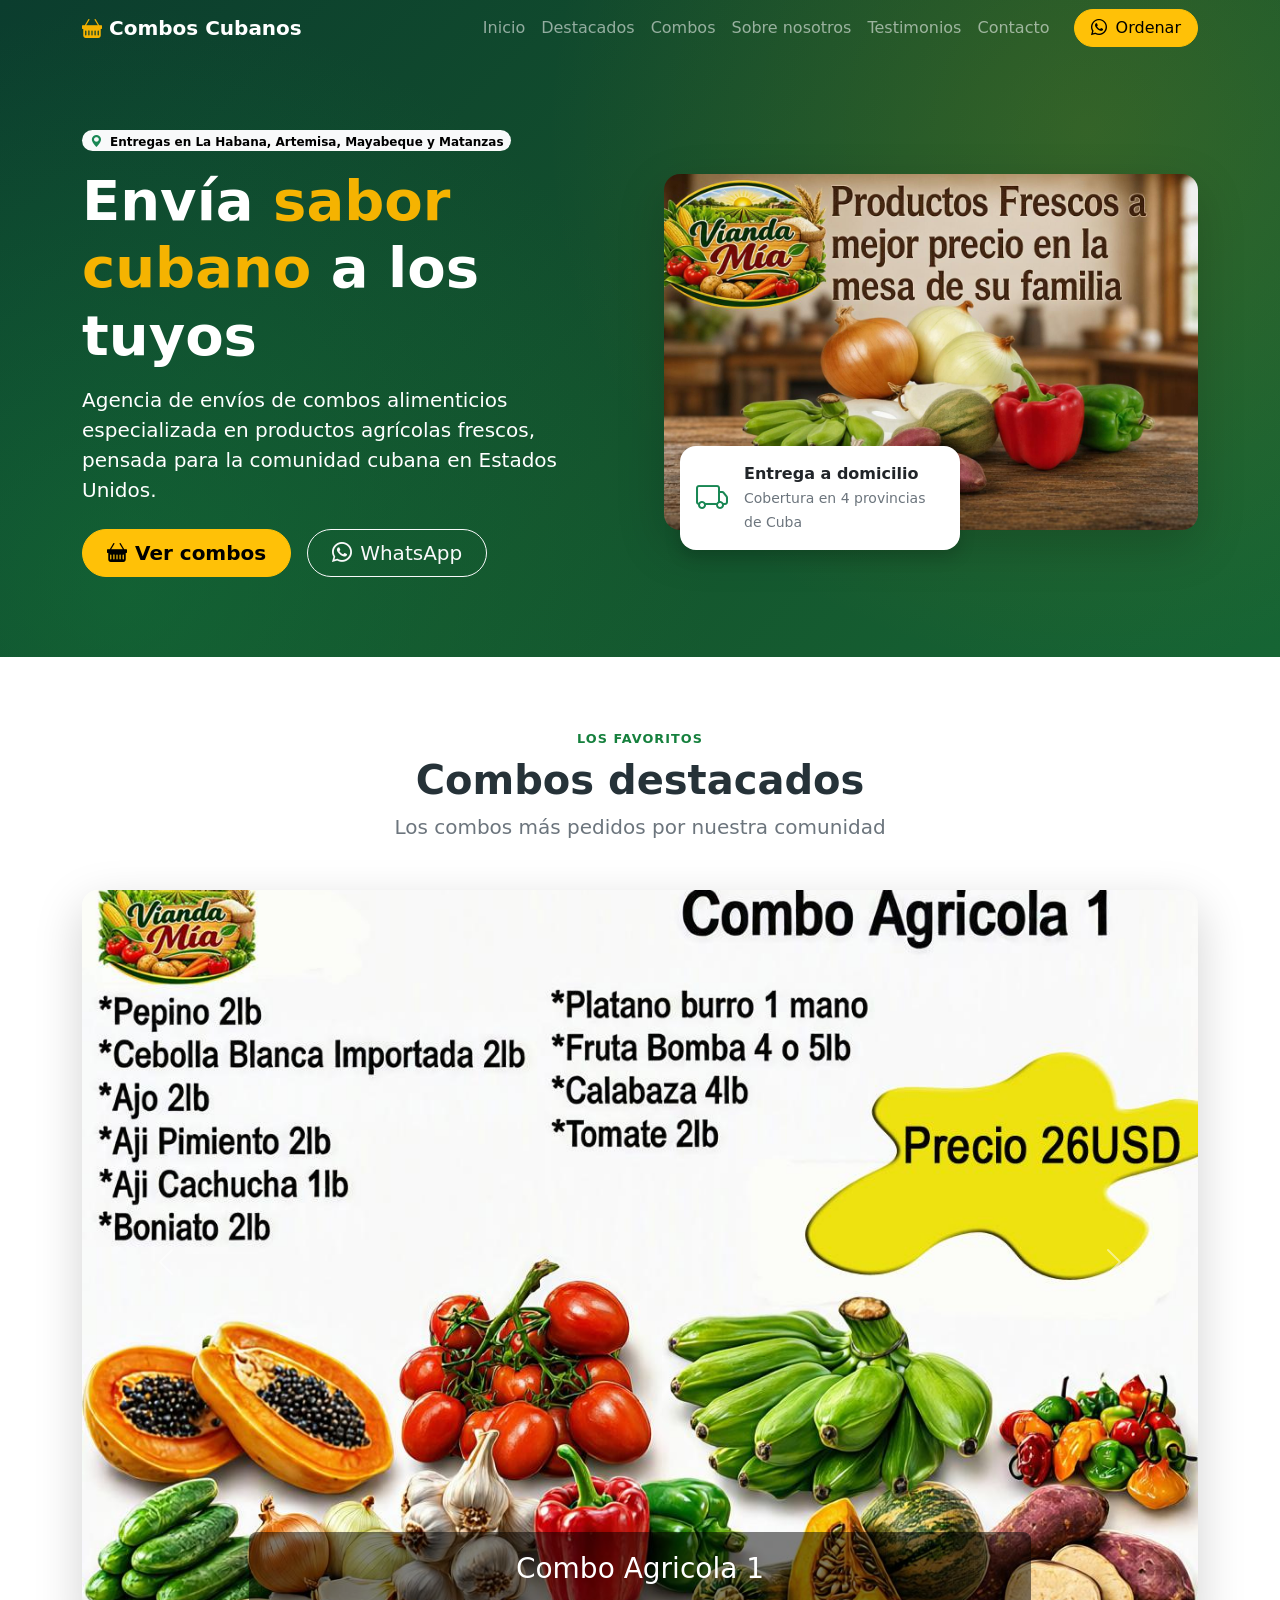
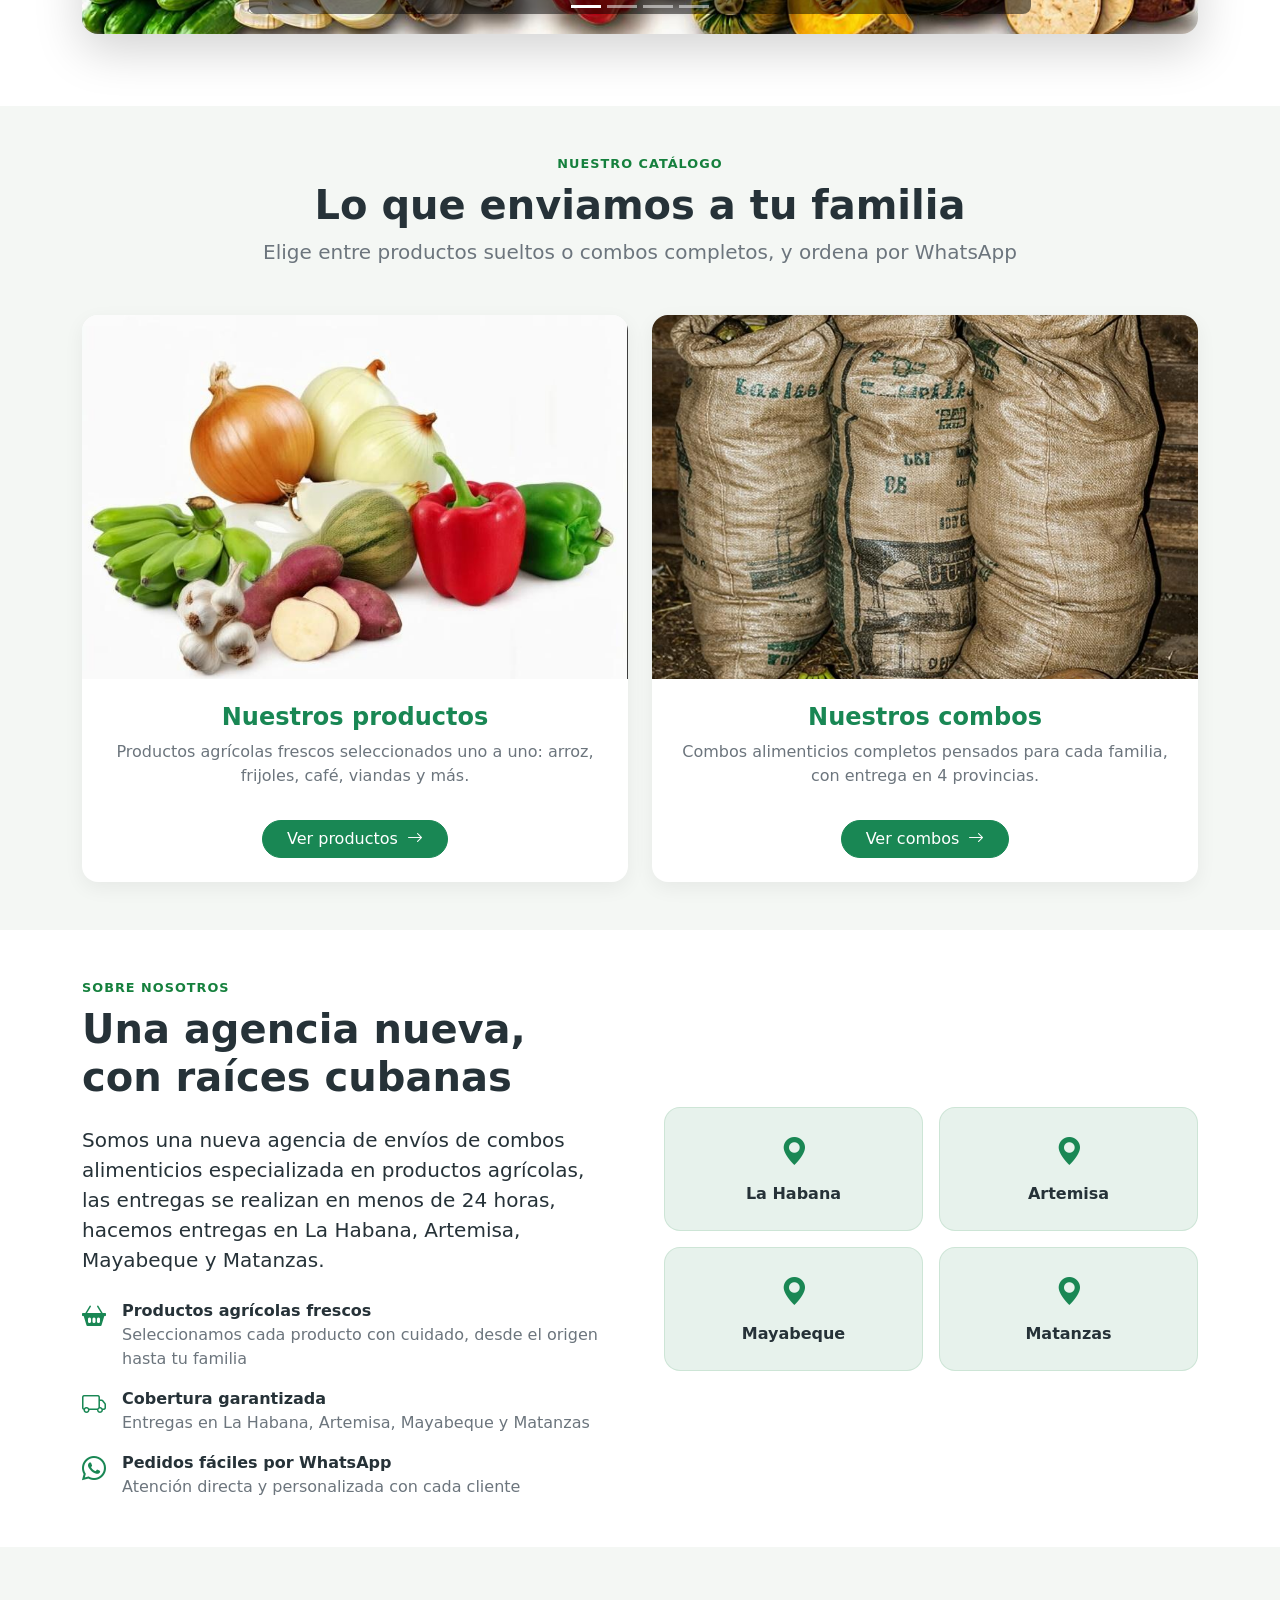
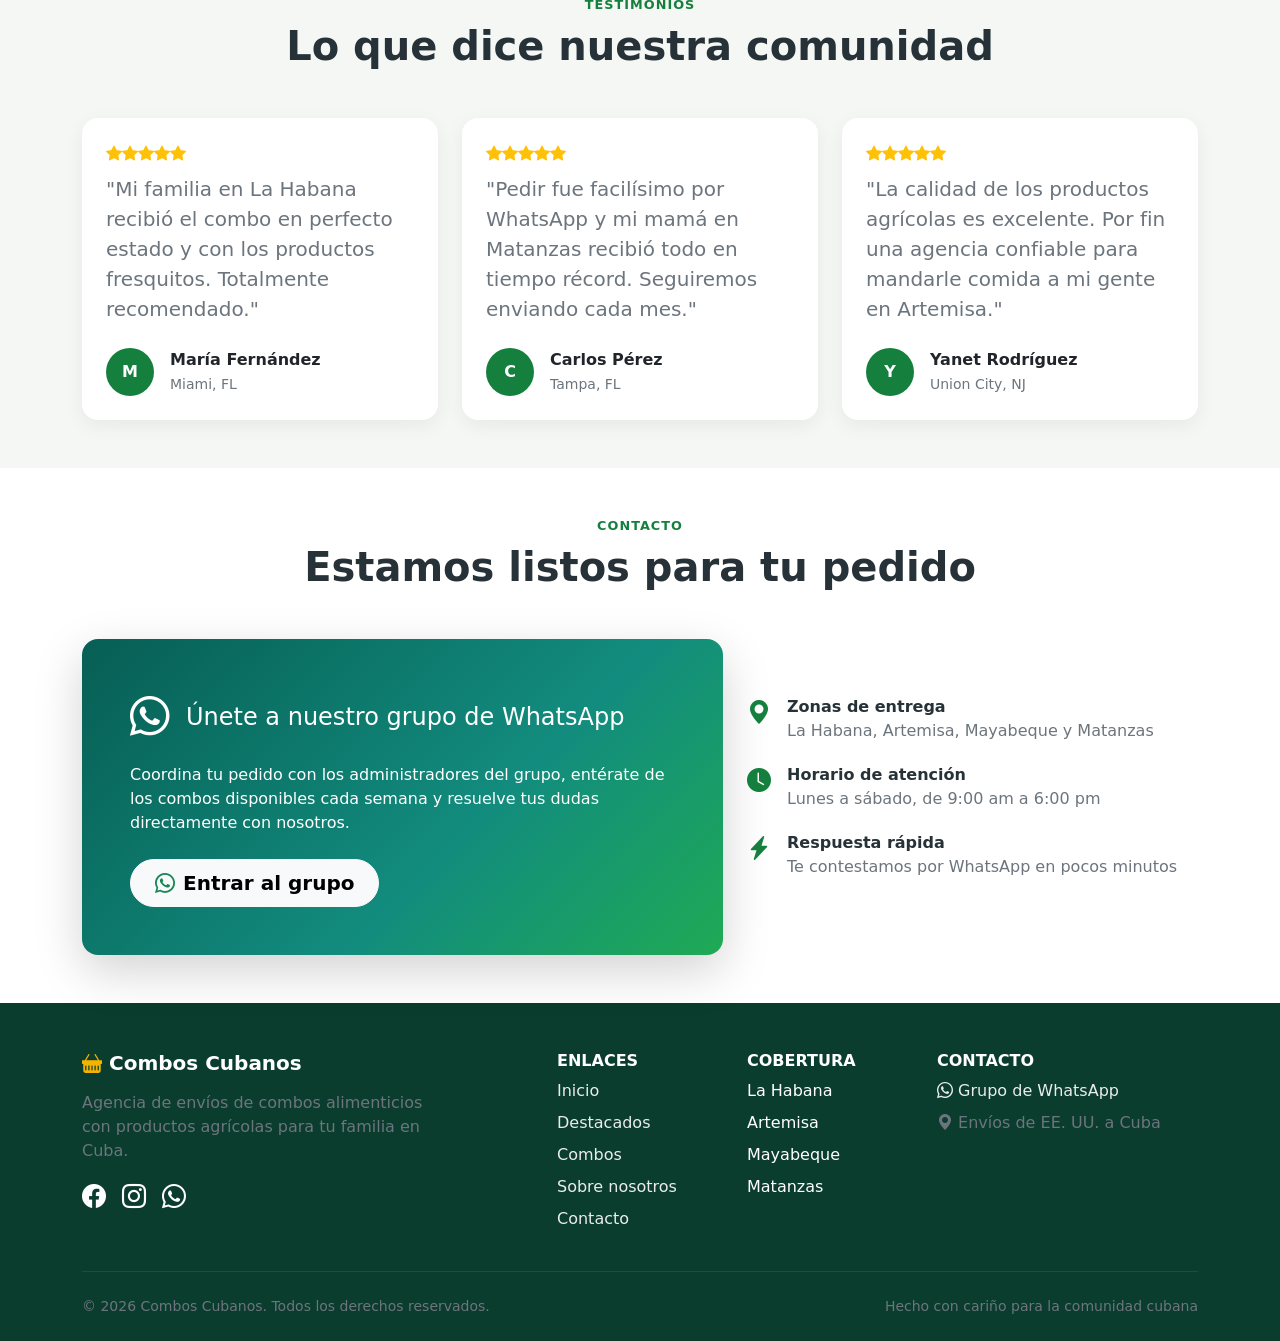
==== index.html @ f27b458d "commit inicial" ====
<!DOCTYPE html>
<html lang="es">
<head>
  <meta charset="UTF-8">
  <meta name="viewport" content="width=device-width, initial-scale=1">
  <meta name="description" content="Agencia de envíos de combos alimenticios con productos agrícolas frescos para Cuba. Entregas en La Habana, Artemisa, Mayabeque y Matanzas.">
  <title>Combos Cubanos | Envíos de combos alimenticios a Cuba</title>
  <link rel="icon" href="img/logo/favicon.ico">
  <link rel="apple-touch-icon" href="img/logo/apple-touch-icon.png">
  <link rel="canonical" href="https://usuario.github.io/comboscubanos/">
  <link rel="stylesheet" href="vendor/bootstrap/css/bootstrap.min.css">
  <link rel="stylesheet" href="vendor/bootstrap-icons/font/bootstrap-icons.min.css">
  <link rel="stylesheet" href="css/styles.css">
</head>
<body>

  <header>
    <nav class="navbar navbar-expand-lg navbar-dark cc-navbar fixed-top" id="menuPrincipalNav">
      <div class="container">
        <a class="navbar-brand fw-bold" href="#inicio">
          <i class="bi bi-basket-fill cc-brand-icon"></i> Combos Cubanos
        </a>
        <button class="navbar-toggler" type="button" data-bs-toggle="collapse" data-bs-target="#menuPrincipal" aria-controls="menuPrincipal" aria-expanded="false" aria-label="Abrir menú">
          <span class="navbar-toggler-icon"></span>
        </button>
        <div class="collapse navbar-collapse" id="menuPrincipal">
          <ul class="navbar-nav ms-auto mb-2 mb-lg-0">
            <li class="nav-item"><a class="nav-link" href="#inicio">Inicio</a></li>
            <li class="nav-item"><a class="nav-link" href="#destacados">Destacados</a></li>
            <li class="nav-item"><a class="nav-link" href="#combos">Combos</a></li>
            <li class="nav-item"><a class="nav-link" href="#nosotros">Sobre nosotros</a></li>
            <li class="nav-item"><a class="nav-link" href="#testimonios">Testimonios</a></li>
            <li class="nav-item"><a class="nav-link" href="#contacto">Contacto</a></li>
          </ul>
          <a href="https://chat.whatsapp.com/GHM9H9OSM0nDAymqvntUZW?s=cl&p=a&iam=2" class="btn btn-warning rounded-pill px-3 ms-lg-3 mt-2 mt-lg-0" target="_blank" rel="noopener">
            <i class="bi bi-whatsapp me-1"></i> Ordenar
          </a>
        </div>
      </div>
    </nav>
  </header>

  <main>
    <section id="inicio" class="cc-hero text-white">
      <div class="container">
        <div class="row align-items-center g-5">
          <div class="col-12 col-lg-6">
            <span class="badge rounded-pill text-bg-light cc-hero-badge mb-3">
              <i class="bi bi-geo-alt-fill text-success me-1"></i> Entregas en La Habana, Artemisa, Mayabeque y Matanzas
            </span>
            <h1 class="display-4 fw-bold mb-3">Envía <span class="cc-acento">sabor cubano</span> a los tuyos</h1>
            <p class="lead mb-4">Agencia de envíos de combos alimenticios especializada en productos agrícolas frescos, pensada para la comunidad cubana en Estados Unidos.</p>
            <div class="d-flex flex-wrap gap-3">
              <a href="#combos" class="btn btn-warning btn-lg rounded-pill px-4 fw-semibold">
                <i class="bi bi-basket-fill me-2"></i>Ver combos
              </a>
              <a href="https://chat.whatsapp.com/GHM9H9OSM0nDAymqvntUZW?s=cl&p=a&iam=2" class="btn btn-outline-light btn-lg rounded-pill px-4" target="_blank" rel="noopener">
                <i class="bi bi-whatsapp me-2"></i>WhatsApp
              </a>
            </div>
          </div>
          <div class="col-12 col-lg-6">
            <div class="cc-hero-imagen position-relative">
              <img src="img/hero/combo-4.jpg" class="img-fluid rounded-4 shadow-lg" alt="Combo de alimentos cubanos con productos agrícolas frescos">
              <div class="cc-tarjeta-flotante card border-0 shadow rounded-4">
                <div class="card-body d-flex align-items-center gap-3">
                  <i class="bi bi-truck fs-2 text-success"></i>
                  <div>
                    <strong class="d-block">Entrega a domicilio</strong>
                    <small class="text-secondary">Cobertura en 4 provincias de Cuba</small>
                  </div>
                </div>
              </div>
            </div>
          </div>
        </div>
      </div>
    </section>

    <section id="destacados" class="py-5">
      <div class="container py-lg-4">
        <div class="text-center mb-5">
          <span class="cc-etiqueta">Los favoritos</span>
          <h2 class="display-6 fw-bold">Combos destacados</h2>
          <p class="lead text-secondary mb-0">Los combos más pedidos por nuestra comunidad</p>
        </div>
        <div id="carouselDestacados" class="carousel slide carousel-fade cc-carrusel overflow-hidden shadow-lg" data-bs-ride="carousel">
          <div class="carousel-indicators">
            <button type="button" data-bs-target="#carouselDestacados" data-bs-slide-to="0" class="active" aria-current="true" aria-label="Combo Criollo"></button>
            <button type="button" data-bs-target="#carouselDestacados" data-bs-slide-to="1" aria-label="Combo Familiar"></button>
            <button type="button" data-bs-target="#carouselDestacados" data-bs-slide-to="2" aria-label="Combo Lechón Asado"></button>
            <button type="button" data-bs-target="#carouselDestacados" data-bs-slide-to="3" aria-label="Combo Desayuno Cubano"></button>
          </div>
          <div class="carousel-inner">
            <div class="carousel-item active" data-bs-interval="5000">
              <img src="img/combos/combo-1-agro.jpg" class="d-block w-100" alt="Combo Criollo: ropa vieja, arroz blanco, frijoles negros y plátano maduro">
              <div class="carousel-caption d-none d-md-block">
                <h3>Combo Agricola 1</h3>
                
              </div>
            </div>
            <div class="carousel-item" data-bs-interval="5000">
              <img src="img/combos/combo-2-agro.jpg" class="d-block w-100" alt="Combo Familiar: picadillo a la habanera, congrí, yuca con mojo y ensalada">
              <div class="carousel-caption d-none d-md-block">
                <h3>Combo Agricola 2</h3>
                
              </div>
            </div>
            <div class="carousel-item" data-bs-interval="5000">
              <img src="img/combos/combo-3-agro.jpg" class="d-block w-100" alt="Combo Lechón Asado: lechón asado, arroz moros, tostones y ensalada criolla">
              <div class="carousel-caption d-none d-md-block">
                <h3>Combo Agricola 3</h3>
               
              </div>
            </div>
           
          </div>
          <button class="carousel-control-prev" type="button" data-bs-target="#carouselDestacados" data-bs-slide="prev">
            <span class="carousel-control-prev-icon" aria-hidden="true"></span>
            <span class="visually-hidden">Anterior</span>
          </button>
          <button class="carousel-control-next" type="button" data-bs-target="#carouselDestacados" data-bs-slide="next">
            <span class="carousel-control-next-icon" aria-hidden="true"></span>
            <span class="visually-hidden">Siguiente</span>
          </button>
        </div>
      </div>
    </section>

    <section id="combos" class="py-5 cc-fondo-suave">
      <div class="container">
        <div class="text-center mb-5">
          <span class="cc-etiqueta">Nuestro catálogo</span>
          <h2 class="display-6 fw-bold">Lo que enviamos a tu familia</h2>
          <p class="lead text-secondary mb-0">Elige entre productos sueltos o combos completos, y ordena por WhatsApp</p>
        </div>
        <div class="row g-4 justify-content-center">
          <div class="col-12 col-md-6">
            <a href="productos.html" class="card cc-card h-100 text-decoration-none reveal">
              <img src="img/combos/productos.jpg" class="card-img-top" alt="Productos agrícolas frescos para enviar a Cuba" loading="lazy">
              <div class="card-body text-center p-4">
                <h3 class="h4 fw-bold text-success">Nuestros productos</h3>
                <p class="text-secondary mb-0">Productos agrícolas frescos seleccionados uno a uno: arroz, frijoles, café, viandas y más.</p>
              </div>
              <div class="card-footer bg-transparent border-0 text-center pb-4">
                <span class="btn btn-success rounded-pill px-4">Ver productos <i class="bi bi-arrow-right ms-1"></i></span>
              </div>
            </a>
          </div>
          <div class="col-12 col-md-6">
            <a href="combos.html" class="card cc-card h-100 text-decoration-none reveal">
              <img src="img/combos/combos.jpg" class="card-img-top" alt="Combos alimenticios cubanos completos para enviar a Cuba" loading="lazy">
              <div class="card-body text-center p-4">
                <h3 class="h4 fw-bold text-success">Nuestros combos</h3>
                <p class="text-secondary mb-0">Combos alimenticios completos pensados para cada familia, con entrega en 4 provincias.</p>
              </div>
              <div class="card-footer bg-transparent border-0 text-center pb-4">
                <span class="btn btn-success rounded-pill px-4">Ver combos <i class="bi bi-arrow-right ms-1"></i></span>
              </div>
            </a>
          </div>
        </div>
      </div>
    </section>

    <section id="nosotros" class="py-5">
      <div class="container">
        <div class="row g-5 align-items-center">
          <div class="col-12 col-lg-6 reveal">
            <span class="cc-etiqueta">Sobre nosotros</span>
            <h2 class="display-6 fw-bold mb-4">Una agencia nueva, con raíces cubanas</h2>
            <p class="lead mb-4">Somos una nueva agencia de envíos de combos alimenticios especializada en productos agrícolas, las entregas se realizan en menos de 24 horas, 
              hacemos entregas en La Habana, Artemisa, Mayabeque y Matanzas.</p>
            <ul class="list-unstyled mb-0">
              <li class="d-flex gap-3 mb-3">
                <i class="bi bi-basket2-fill fs-4 text-success"></i>
                <div>
                  <strong class="d-block">Productos agrícolas frescos</strong>
                  <span class="text-secondary">Seleccionamos cada producto con cuidado, desde el origen hasta tu familia</span>
                </div>
              </li>
              <li class="d-flex gap-3 mb-3">
                <i class="bi bi-truck fs-4 text-success"></i>
                <div>
                  <strong class="d-block">Cobertura garantizada</strong>
                  <span class="text-secondary">Entregas en La Habana, Artemisa, Mayabeque y Matanzas</span>
                </div>
              </li>
              <li class="d-flex gap-3">
                <i class="bi bi-whatsapp fs-4 text-success"></i>
                <div>
                  <strong class="d-block">Pedidos fáciles por WhatsApp</strong>
                  <span class="text-secondary">Atención directa y personalizada con cada cliente</span>
                </div>
              </li>
            </ul>
          </div>
          <div class="col-12 col-lg-6">
            <div class="row g-3">
              <div class="col-6">
                <div class="cc-zona text-center p-4 h-100 reveal">
                  <i class="bi bi-geo-alt-fill fs-3 text-success"></i>
                  <strong class="d-block mt-2">La Habana</strong>
                </div>
              </div>
              <div class="col-6">
                <div class="cc-zona text-center p-4 h-100 reveal">
                  <i class="bi bi-geo-alt-fill fs-3 text-success"></i>
                  <strong class="d-block mt-2">Artemisa</strong>
                </div>
              </div>
              <div class="col-6">
                <div class="cc-zona text-center p-4 h-100 reveal">
                  <i class="bi bi-geo-alt-fill fs-3 text-success"></i>
                  <strong class="d-block mt-2">Mayabeque</strong>
                </div>
              </div>
              <div class="col-6">
                <div class="cc-zona text-center p-4 h-100 reveal">
                  <i class="bi bi-geo-alt-fill fs-3 text-success"></i>
                  <strong class="d-block mt-2">Matanzas</strong>
                </div>
              </div>
            </div>
          </div>
        </div>
      </div>
    </section>

    <section id="testimonios" class="py-5 cc-fondo-suave">
      <div class="container">
        <div class="text-center mb-5">
          <span class="cc-etiqueta">Testimonios</span>
          <h2 class="display-6 fw-bold">Lo que dice nuestra comunidad</h2>
        </div>
        <div class="row g-4">
          <div class="col-12 col-md-4">
            <figure class="card cc-testimonio h-100 border-0 rounded-4 p-4 m-0 reveal">
              <div class="text-warning mb-2" aria-label="Calificación: 5 de 5 estrellas">
                <i class="bi bi-star-fill"></i><i class="bi bi-star-fill"></i><i class="bi bi-star-fill"></i><i class="bi bi-star-fill"></i><i class="bi bi-star-fill"></i>
              </div>
              <blockquote class="blockquote mb-4">
                <p class="text-secondary">"Mi familia en La Habana recibió el combo en perfecto estado y con los productos fresquitos. Totalmente recomendado."</p>
              </blockquote>
              <figcaption class="d-flex align-items-center gap-3 mt-auto">
                <span class="cc-avatar rounded-circle d-flex align-items-center justify-content-center fw-bold">M</span>
                <div>
                  <strong class="d-block">María Fernández</strong>
                  <small class="text-secondary">Miami, FL</small>
                </div>
              </figcaption>
            </figure>
          </div>
          <div class="col-12 col-md-4">
            <figure class="card cc-testimonio h-100 border-0 rounded-4 p-4 m-0 reveal">
              <div class="text-warning mb-2" aria-label="Calificación: 5 de 5 estrellas">
                <i class="bi bi-star-fill"></i><i class="bi bi-star-fill"></i><i class="bi bi-star-fill"></i><i class="bi bi-star-fill"></i><i class="bi bi-star-fill"></i>
              </div>
              <blockquote class="blockquote mb-4">
                <p class="text-secondary">"Pedir fue facilísimo por WhatsApp y mi mamá en Matanzas recibió todo en tiempo récord. Seguiremos enviando cada mes."</p>
              </blockquote>
              <figcaption class="d-flex align-items-center gap-3 mt-auto">
                <span class="cc-avatar rounded-circle d-flex align-items-center justify-content-center fw-bold">C</span>
                <div>
                  <strong class="d-block">Carlos Pérez</strong>
                  <small class="text-secondary">Tampa, FL</small>
                </div>
              </figcaption>
            </figure>
          </div>
          <div class="col-12 col-md-4">
            <figure class="card cc-testimonio h-100 border-0 rounded-4 p-4 m-0 reveal">
              <div class="text-warning mb-2" aria-label="Calificación: 5 de 5 estrellas">
                <i class="bi bi-star-fill"></i><i class="bi bi-star-fill"></i><i class="bi bi-star-fill"></i><i class="bi bi-star-fill"></i><i class="bi bi-star-fill"></i>
              </div>
              <blockquote class="blockquote mb-4">
                <p class="text-secondary">"La calidad de los productos agrícolas es excelente. Por fin una agencia confiable para mandarle comida a mi gente en Artemisa."</p>
              </blockquote>
              <figcaption class="d-flex align-items-center gap-3 mt-auto">
                <span class="cc-avatar rounded-circle d-flex align-items-center justify-content-center fw-bold">Y</span>
                <div>
                  <strong class="d-block">Yanet Rodríguez</strong>
                  <small class="text-secondary">Union City, NJ</small>
                </div>
              </figcaption>
            </figure>
          </div>
        </div>
      </div>
    </section>

    <section id="contacto" class="py-5">
      <div class="container">
        <div class="text-center mb-5">
          <span class="cc-etiqueta">Contacto</span>
          <h2 class="display-6 fw-bold">Estamos listos para tu pedido</h2>
        </div>
        <div class="row g-4 align-items-center">
          <div class="col-12 col-lg-7 reveal">
            <div class="cc-whatsapp card border-0 rounded-4 shadow-lg p-4 p-lg-5 text-white">
              <div class="d-flex align-items-center gap-3 mb-3">
                <i class="bi bi-whatsapp fs-1"></i>
                <h3 class="h4 mb-0">Únete a nuestro grupo de WhatsApp</h3>
              </div>
              <p class="mb-4">Coordina tu pedido con los administradores del grupo, entérate de los combos disponibles cada semana y resuelve tus dudas directamente con nosotros.</p>
              <a href="https://chat.whatsapp.com/GHM9H9OSM0nDAymqvntUZW?s=cl&p=a&iam=2" class="btn btn-light btn-lg rounded-pill px-4 fw-semibold align-self-start" target="_blank" rel="noopener">
                <i class="bi bi-whatsapp text-success me-2"></i>Entrar al grupo
              </a>
            </div>
          </div>
          <div class="col-12 col-lg-5 reveal">
            <ul class="list-unstyled cc-info-contacto mb-0">
              <li class="d-flex gap-3">
                <i class="bi bi-geo-alt-fill fs-4"></i>
                <div>
                  <strong class="d-block">Zonas de entrega</strong>
                  <span class="text-secondary">La Habana, Artemisa, Mayabeque y Matanzas</span>
                </div>
              </li>
              <li class="d-flex gap-3">
                <i class="bi bi-clock-fill fs-4"></i>
                <div>
                  <strong class="d-block">Horario de atención</strong>
                  <span class="text-secondary">Lunes a sábado, de 9:00 am a 6:00 pm</span>
                </div>
              </li>
              <li class="d-flex gap-3">
                <i class="bi bi-lightning-charge-fill fs-4"></i>
                <div>
                  <strong class="d-block">Respuesta rápida</strong>
                  <span class="text-secondary">Te contestamos por WhatsApp en pocos minutos</span>
                </div>
              </li>
            </ul>
          </div>
        </div>
      </div>
    </section>
  </main>

  <footer class="cc-footer text-white pt-5 pb-4">
    <div class="container">
      <div class="row gy-4">
        <div class="col-12 col-md-6 col-lg-4">
          <a class="h5 fw-bold text-white text-decoration-none d-inline-block mb-3" href="#inicio">
            <i class="bi bi-basket-fill cc-brand-icon"></i> Combos Cubanos
          </a>
          <p class="text-secondary mb-3">Agencia de envíos de combos alimenticios con productos agrícolas para tu familia en Cuba.</p>
          <div class="d-flex gap-3 fs-4">
            <a href="#" class="text-white" aria-label="Facebook"><i class="bi bi-facebook"></i></a>
            <a href="#" class="text-white" aria-label="Instagram"><i class="bi bi-instagram"></i></a>
            <a href="https://chat.whatsapp.com/GHM9H9OSM0nDAymqvntUZW?s=cl&p=a&iam=2" class="text-white" aria-label="WhatsApp" target="_blank" rel="noopener"><i class="bi bi-whatsapp"></i></a>
          </div>
        </div>
        <div class="col-6 col-lg-2 offset-lg-1">
          <h3 class="h6 text-uppercase fw-bold">Enlaces</h3>
          <ul class="list-unstyled">
            <li class="mb-2"><a class="text-decoration-none" href="#inicio">Inicio</a></li>
            <li class="mb-2"><a class="text-decoration-none" href="#destacados">Destacados</a></li>
            <li class="mb-2"><a class="text-decoration-none" href="#combos">Combos</a></li>
            <li class="mb-2"><a class="text-decoration-none" href="#nosotros">Sobre nosotros</a></li>
            <li class="mb-2"><a class="text-decoration-none" href="#contacto">Contacto</a></li>
          </ul>
        </div>
        <div class="col-6 col-lg-2">
          <h3 class="h6 text-uppercase fw-bold">Cobertura</h3>
          <ul class="list-unstyled">
            <li class="mb-2">La Habana</li>
            <li class="mb-2">Artemisa</li>
            <li class="mb-2">Mayabeque</li>
            <li class="mb-2">Matanzas</li>
          </ul>
        </div>
        <div class="col-12 col-md-6 col-lg-3">
          <h3 class="h6 text-uppercase fw-bold">Contacto</h3>
          <ul class="list-unstyled">
            <li class="mb-2"><a class="text-decoration-none" href="https://chat.whatsapp.com/GHM9H9OSM0nDAymqvntUZW?s=cl&p=a&iam=2" target="_blank" rel="noopener"><i class="bi bi-whatsapp"></i> Grupo de WhatsApp</a></li>
            <li class="mb-2 text-secondary"><i class="bi bi-geo-alt-fill"></i> Envíos de EE. UU. a Cuba</li>
          </ul>
        </div>
      </div>
      <hr class="border-secondary my-4">
      <div class="d-flex flex-column flex-md-row justify-content-between gap-2 small text-secondary">
        <p class="mb-0">&copy; 2026 Combos Cubanos. Todos los derechos reservados.</p>
        <p class="mb-0">Hecho con cariño para la comunidad cubana</p>
      </div>
    </div>
  </footer>

  <button id="btnSubir" class="btn btn-success rounded-circle shadow" aria-label="Volver arriba">
    <i class="bi bi-arrow-up"></i>
  </button>

  <script src="vendor/bootstrap/js/bootstrap.bundle.min.js"></script>
  <script defer src="js/main.js"></script>
</body>
</html>
---- css/styles.css ----
:root {
  --cc-verde: #15803d;
  --cc-verde-oscuro: #0b3d2e;
  --cc-verde-suave: #e7f2ec;
  --cc-acento: #f5b301;
  --cc-fondo-suave: #f4f7f4;
  --cc-sombra: 0 6px 20px rgba(0, 0, 0, 0.06);
  --cc-sombra-hover: 0 16px 40px rgba(0, 0, 0, 0.12);
}

html {
  scroll-behavior: smooth;
  scroll-padding-top: 72px;
}

body {
  color: #263238;
}

.cc-etiqueta {
  display: block;
  color: var(--cc-verde);
  font-size: 0.8rem;
  font-weight: 700;
  letter-spacing: 0.08em;
  text-transform: uppercase;
  margin-bottom: 0.5rem;
}

.cc-fondo-suave {
  background-color: var(--cc-fondo-suave);
}

.cc-navbar {
  background-color: transparent;
  transition: background-color 0.3s ease, box-shadow 0.3s ease;
}

.cc-navbar.scrolled {
  background-color: var(--cc-verde-oscuro);
  box-shadow: 0 2px 20px rgba(0, 0, 0, 0.25);
}

.cc-brand-icon {
  color: var(--cc-acento);
}

.cc-hero,
.cc-page-header {
  background:
    radial-gradient(circle at 85% 20%, rgba(245, 179, 1, 0.14), transparent 45%),
    radial-gradient(circle at 10% 90%, rgba(21, 128, 61, 0.4), transparent 45%),
    linear-gradient(135deg, var(--cc-verde-oscuro) 0%, #14532d 55%, #166534 100%);
}

.cc-hero {
  padding: 8rem 0 5rem;
}

.cc-page-header {
  padding: 6.5rem 0 3rem;
}

.cc-page-header .breadcrumb {
  --bs-breadcrumb-divider-color: rgba(255, 255, 255, 0.5);
}

.cc-page-header .breadcrumb-item a {
  color: rgba(255, 255, 255, 0.75);
}

.cc-page-header .breadcrumb-item a:hover {
  color: #fff;
}

.cc-producto-foto,
.cc-combo-foto {
  width: 100%;
  object-fit: contain;
  object-position: center;
  background-color: #fff;
  padding: 0.75rem;
  transition: transform 0.3s ease;
}

.cc-producto-foto {
  aspect-ratio: 1 / 1;
}

.cc-combo-foto {
  aspect-ratio: 3 / 2;
}

.cc-card:hover .cc-producto-foto,
.cc-card:hover .cc-combo-foto {
  transform: scale(1.05);
}

.cc-acento {
  color: var(--cc-acento);
}

.cc-hero-badge {
  font-weight: 600;
}

.cc-hero-imagen img {
  width: 100%;
  max-height: 420px;
  object-fit: cover;
}

.cc-tarjeta-flotante {
  position: absolute;
  bottom: -1.25rem;
  left: 1rem;
  max-width: 280px;
}

@media (max-width: 991.98px) {
  .cc-tarjeta-flotante {
    position: static;
    max-width: 320px;
    margin: 1rem auto 0;
  }
}

.cc-carrusel {
  border-radius: 1rem;
}

#carouselDestacados .carousel-item img {
  width: 100%;
  aspect-ratio: 3 / 2;
  object-fit: cover;
  object-position: center;
}

#carouselDestacados .carousel-caption {
  background: rgba(0, 0, 0, 0.5);
  border-radius: 0.5rem;
}

.cc-card {
  border: 0;
  border-radius: 1rem;
  overflow: hidden;
  box-shadow: var(--cc-sombra);
  transition: transform 0.25s ease, box-shadow 0.25s ease;
}

.cc-card:hover {
  transform: translateY(-6px);
  box-shadow: var(--cc-sombra-hover);
}

.cc-card .card-img-top {
  aspect-ratio: 3 / 2;
  object-fit: cover;
}

.cc-zona {
  background-color: var(--cc-verde-suave);
  border: 1px solid rgba(21, 128, 61, 0.12);
  border-radius: 1rem;
  transition: background-color 0.25s ease, transform 0.25s ease;
}

.cc-zona:hover {
  background-color: #d9ecdf;
  transform: translateY(-4px);
}

.cc-testimonio {
  box-shadow: var(--cc-sombra);
}

.cc-avatar {
  width: 48px;
  height: 48px;
  background-color: var(--cc-verde);
  color: #fff;
  flex-shrink: 0;
}

.cc-whatsapp {
  background: linear-gradient(135deg, #075e54 0%, #128c7e 60%, #1faa55 100%);
}

.cc-info-contacto li {
  margin-bottom: 1.25rem;
}

.cc-info-contacto i {
  color: var(--cc-verde);
}

.cc-footer {
  background-color: var(--cc-verde-oscuro);
}

.cc-footer a {
  color: #e9ecef;
}

.cc-footer a:hover {
  color: var(--cc-acento);
}

#btnSubir {
  position: fixed;
  right: 1.5rem;
  bottom: 1.5rem;
  width: 48px;
  height: 48px;
  z-index: 1030;
  opacity: 0;
  visibility: hidden;
  transform: translateY(10px);
  transition: opacity 0.3s ease, transform 0.3s ease, visibility 0.3s ease;
}

#btnSubir.visible {
  opacity: 1;
  visibility: visible;
  transform: translateY(0);
}

.reveal {
  opacity: 0;
  transform: translateY(24px);
  transition: opacity 0.6s ease, transform 0.6s ease;
}

.reveal.reveal-visible {
  opacity: 1;
  transform: translateY(0);
}

@media (prefers-reduced-motion: reduce) {
  html {
    scroll-behavior: auto;
  }

  .reveal {
    opacity: 1;
    transform: none;
    transition: none;
  }

  .cc-card,
  .cc-zona,
  .cc-producto-foto,
  .cc-combo-foto {
    transition: none;
  }
}
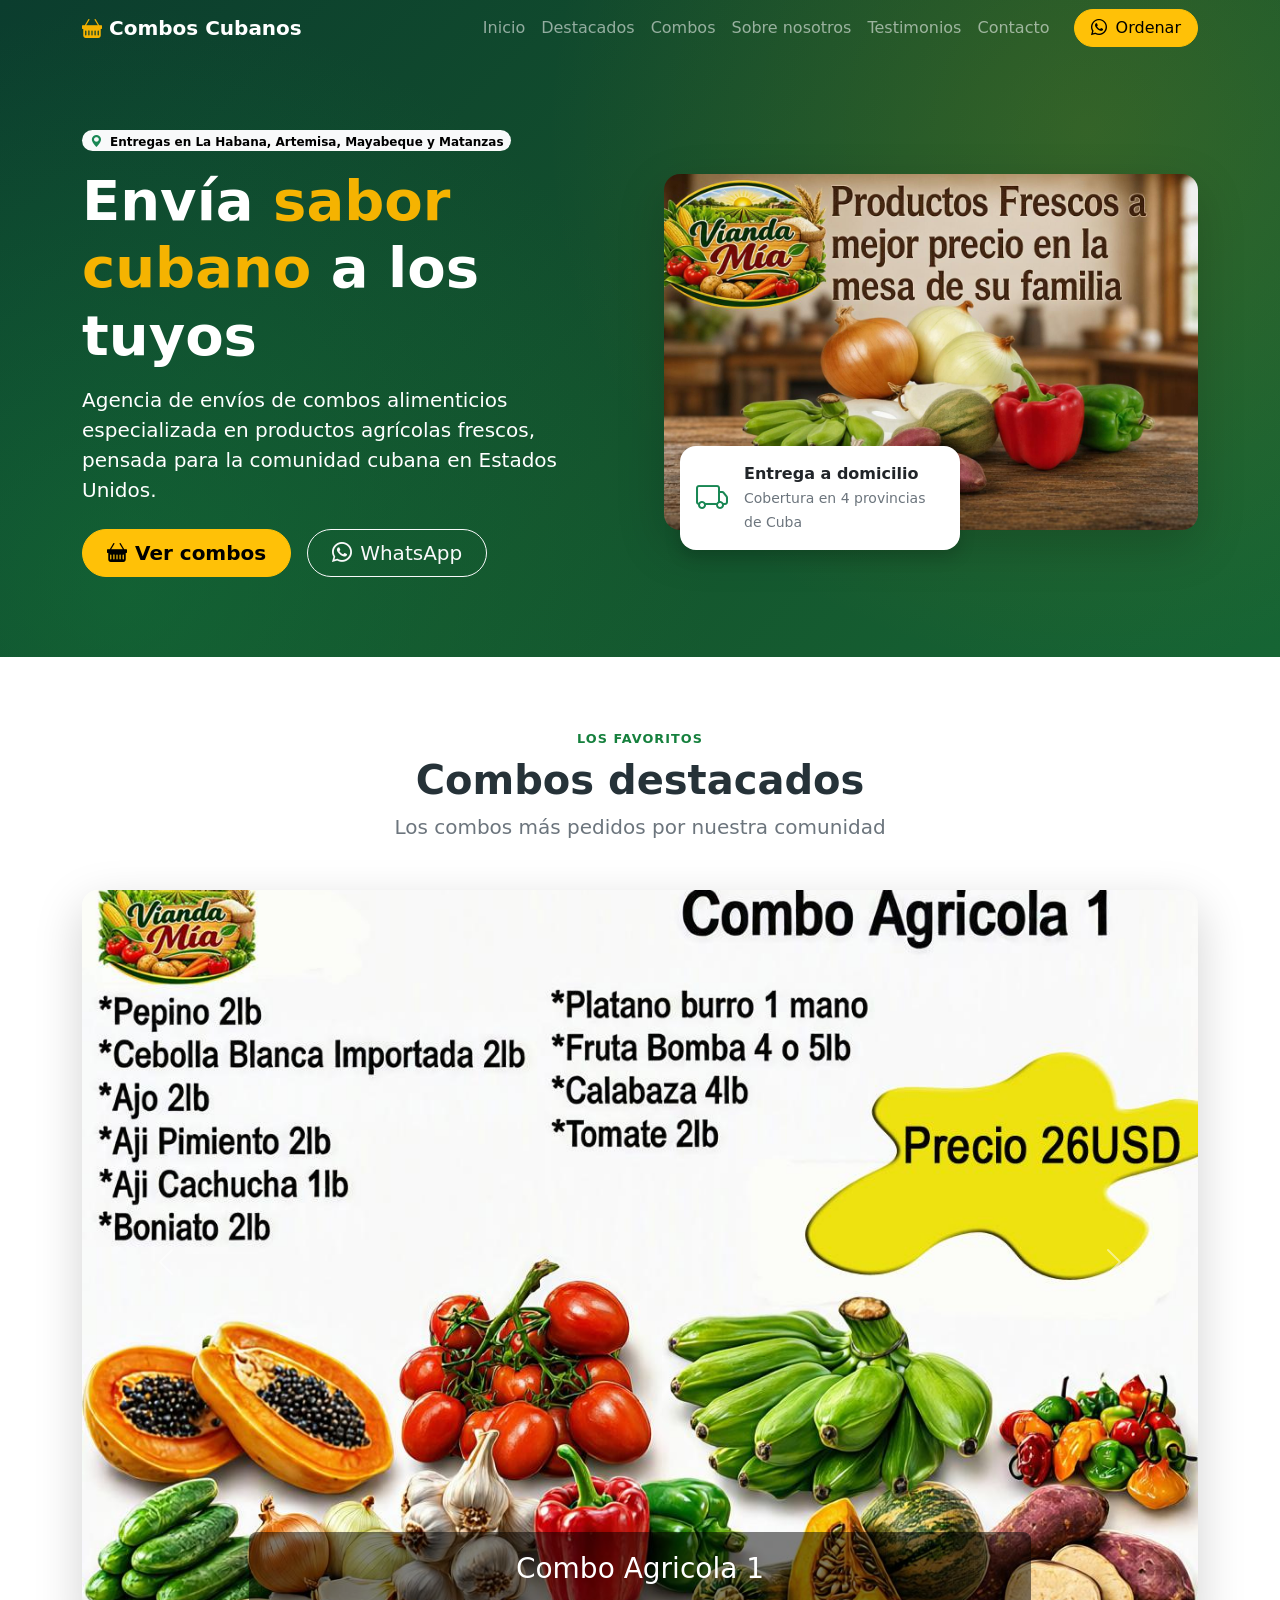
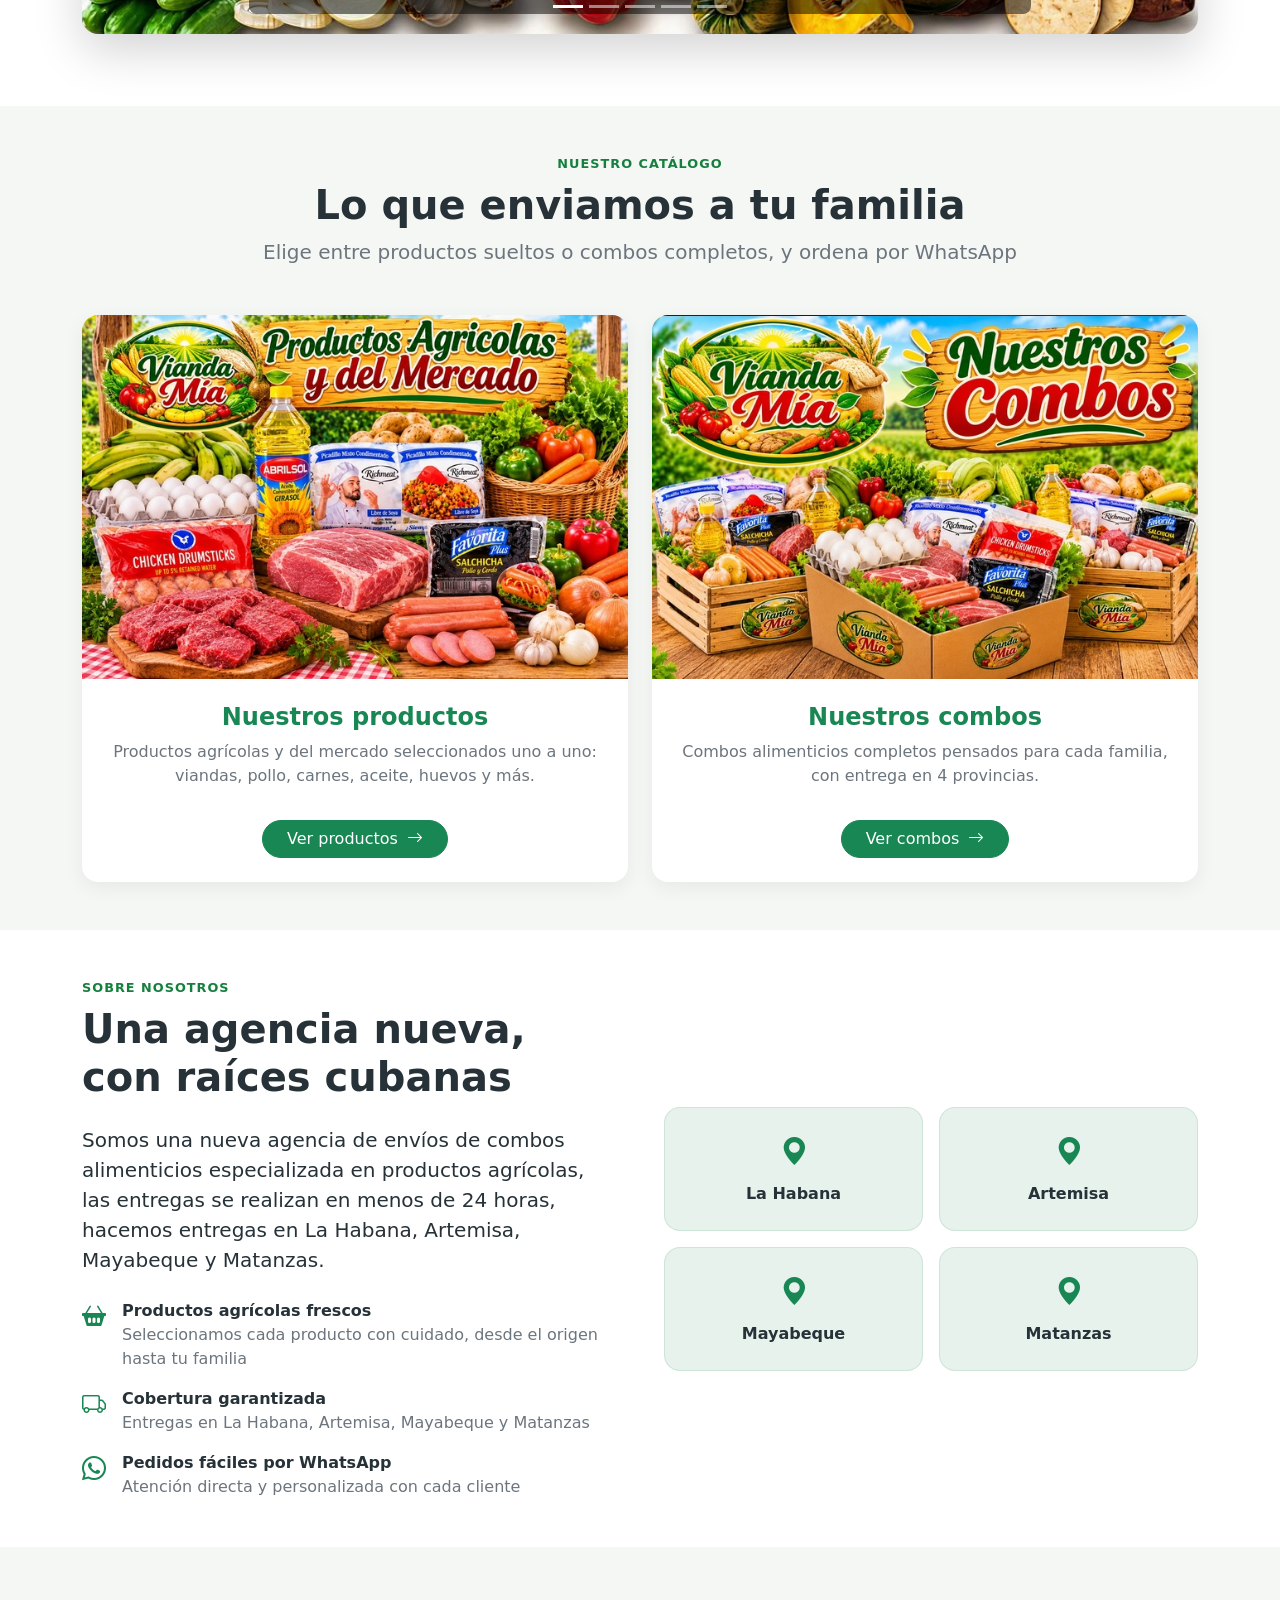
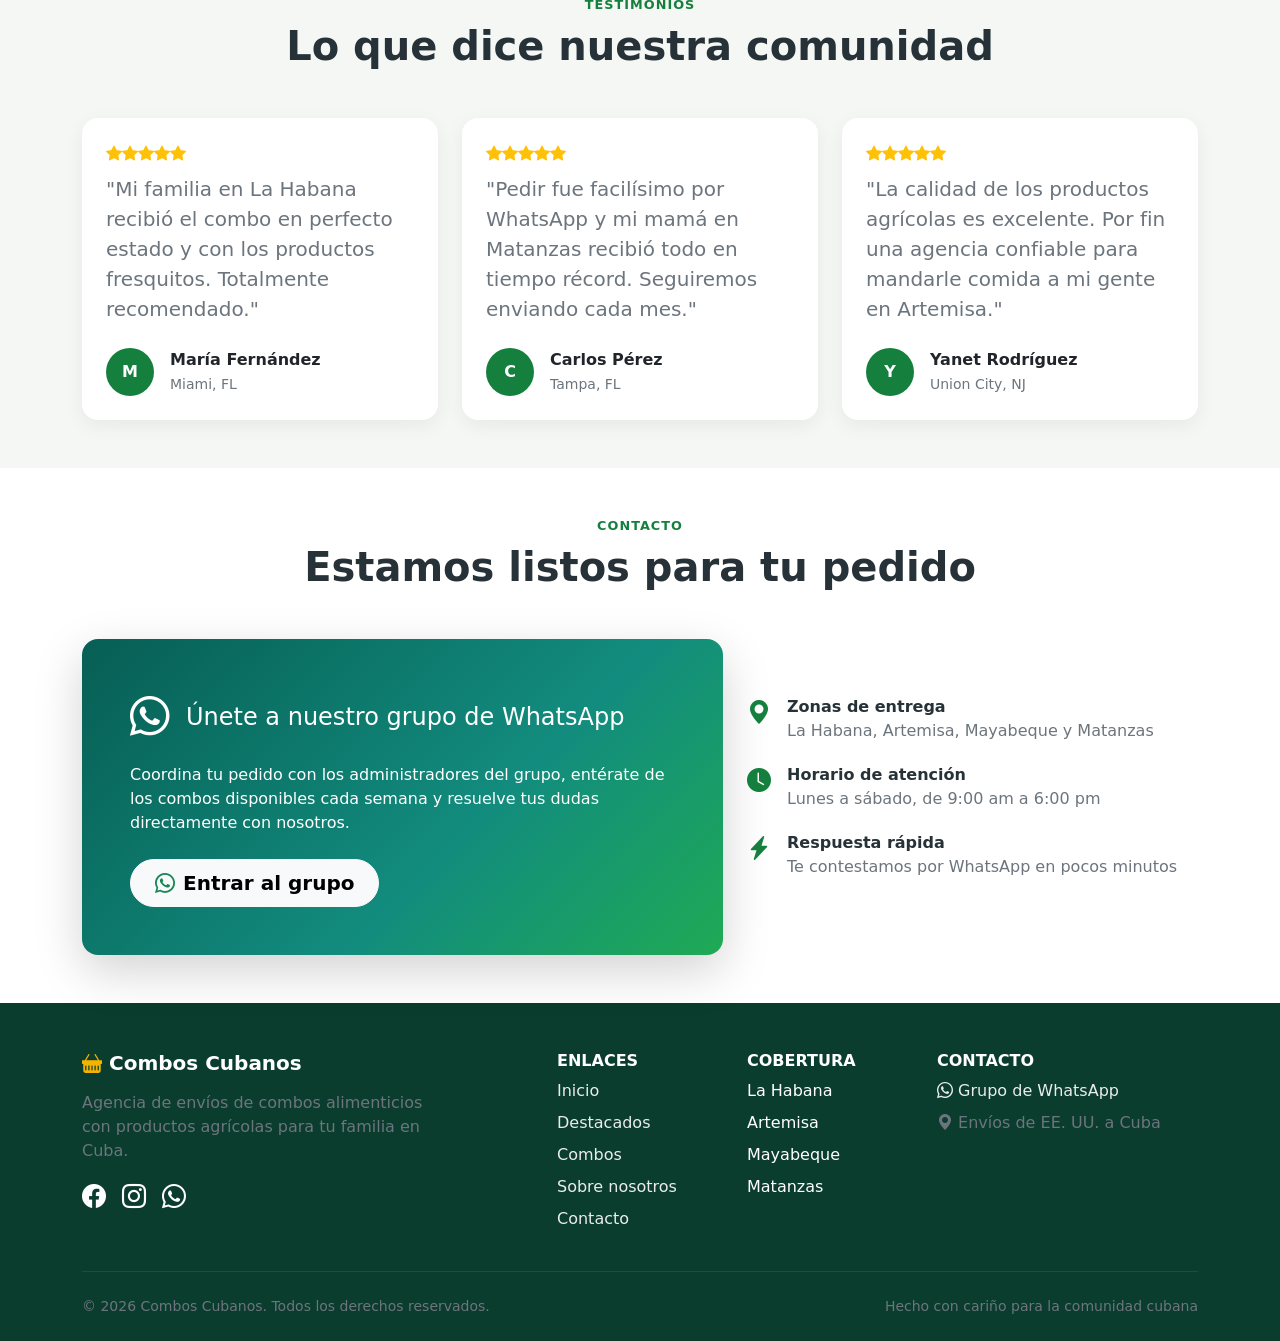
==== commit 4059324c: "Agregando cambios en index" ====
--- a/index.html
+++ b/index.html
@@ -89,7 +89,8 @@
             <button type="button" data-bs-target="#carouselDestacados" data-bs-slide-to="0" class="active" aria-current="true" aria-label="Combo Criollo"></button>
             <button type="button" data-bs-target="#carouselDestacados" data-bs-slide-to="1" aria-label="Combo Familiar"></button>
             <button type="button" data-bs-target="#carouselDestacados" data-bs-slide-to="2" aria-label="Combo Lechón Asado"></button>
-            <button type="button" data-bs-target="#carouselDestacados" data-bs-slide-to="3" aria-label="Combo Desayuno Cubano"></button>
+            <button type="button" data-bs-target="#carouselDestacados" data-bs-slide-to="3" aria-label="Combo 10"></button>
+            <button type="button" data-bs-target="#carouselDestacados" data-bs-slide-to="4" aria-label="Combo 11"></button>
           </div>
           <div class="carousel-inner">
             <div class="carousel-item active" data-bs-interval="5000">
@@ -110,10 +111,21 @@
               <img src="img/combos/combo-3-agro.jpg" class="d-block w-100" alt="Combo Lechón Asado: lechón asado, arroz moros, tostones y ensalada criolla">
               <div class="carousel-caption d-none d-md-block">
                 <h3>Combo Agricola 3</h3>
-               
-              </div>
-            </div>
-           
+
+              </div>
+            </div>
+            <div class="carousel-item" data-bs-interval="5000">
+              <img src="img/combos/combos mixtos/combo 10.jpg" class="d-block w-100" alt="Combo 10: paquete de pollo de 10 lb y pomo de aceite vegetal">
+              <div class="carousel-caption d-none d-md-block">
+                <h3>Combo 10</h3>
+              </div>
+            </div>
+            <div class="carousel-item" data-bs-interval="5000">
+              <img src="img/combos/combos mixtos/combo 11.jpg" class="d-block w-100" alt="Combo 11: cartón de huevos, aceite vegetal, picadillo condimentado y tubo de jamonada">
+              <div class="carousel-caption d-none d-md-block">
+                <h3>Combo 11</h3>
+              </div>
+            </div>
           </div>
           <button class="carousel-control-prev" type="button" data-bs-target="#carouselDestacados" data-bs-slide="prev">
             <span class="carousel-control-prev-icon" aria-hidden="true"></span>
@@ -137,10 +149,10 @@
         <div class="row g-4 justify-content-center">
           <div class="col-12 col-md-6">
             <a href="productos.html" class="card cc-card h-100 text-decoration-none reveal">
-              <img src="img/combos/productos.jpg" class="card-img-top" alt="Productos agrícolas frescos para enviar a Cuba" loading="lazy">
+              <img src="img/combos/foto productos.jpg" class="card-img-top" alt="Productos agrícolas y del mercado para enviar a Cuba" loading="lazy">
               <div class="card-body text-center p-4">
                 <h3 class="h4 fw-bold text-success">Nuestros productos</h3>
-                <p class="text-secondary mb-0">Productos agrícolas frescos seleccionados uno a uno: arroz, frijoles, café, viandas y más.</p>
+                <p class="text-secondary mb-0">Productos agrícolas y del mercado seleccionados uno a uno: viandas, pollo, carnes, aceite, huevos y más.</p>
               </div>
               <div class="card-footer bg-transparent border-0 text-center pb-4">
                 <span class="btn btn-success rounded-pill px-4">Ver productos <i class="bi bi-arrow-right ms-1"></i></span>
@@ -149,7 +161,7 @@
           </div>
           <div class="col-12 col-md-6">
             <a href="combos.html" class="card cc-card h-100 text-decoration-none reveal">
-              <img src="img/combos/combos.jpg" class="card-img-top" alt="Combos alimenticios cubanos completos para enviar a Cuba" loading="lazy">
+              <img src="img/combos/foto combos.jpg" class="card-img-top" alt="Combos alimenticios Vianda Mía para enviar a Cuba" loading="lazy">
               <div class="card-body text-center p-4">
                 <h3 class="h4 fw-bold text-success">Nuestros combos</h3>
                 <p class="text-secondary mb-0">Combos alimenticios completos pensados para cada familia, con entrega en 4 provincias.</p>
